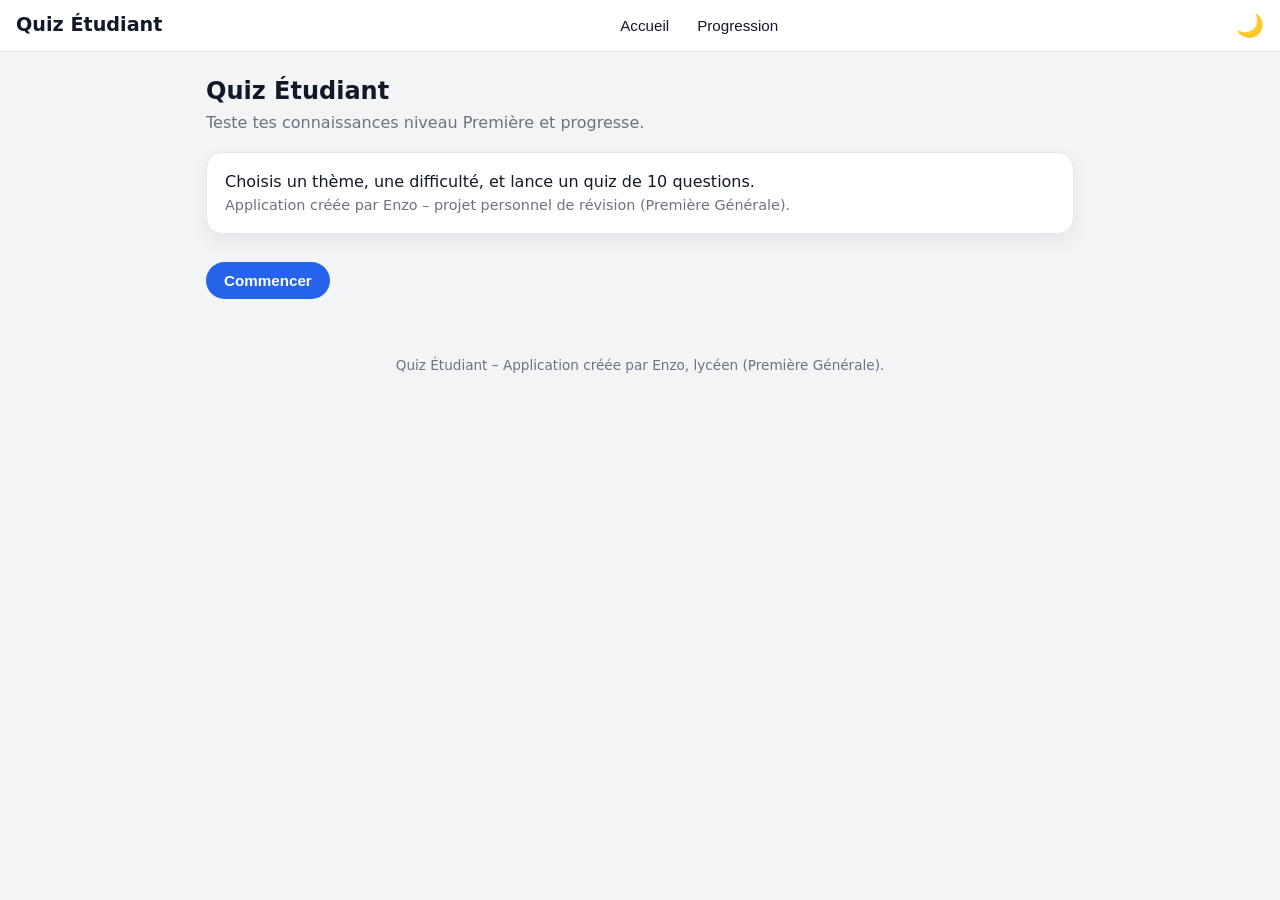
==== index.html @ ebdaffed "MàJ" ====
<!DOCTYPE html>
<html lang="fr">
<head>
  <meta charset="UTF-8">
  <meta name="viewport" content="width=device-width, initial-scale=1.0">
  <title>Quiz Étudiant – Enzo</title>
  <link rel="stylesheet" href="style.css">
</head>
<body>
  <header class="topbar">
    <div class="logo">Quiz Étudiant</div>
    <nav>
      <button class="nav-link" data-screen="home">Accueil</button>
      <button class="nav-link" data-screen="stats">Progression</button>
    </nav>
    <button id="toggleTheme" class="icon-btn">🌙</button>
  </header>

  <main class="app">

    <!-- ACCUEIL -->
    <section id="screen-home" class="screen active">
      <h1>Quiz Étudiant</h1>
      <p class="subtitle">Teste tes connaissances niveau Première et progresse.</p>

      <div class="card big-card">
        <p>Choisis un thème, une difficulté, et lance un quiz de 10 questions.</p>
        <p class="note">Application créée par Enzo – projet personnel de révision (Première Générale).</p>
      </div>

      <button id="startBtn" class="primary-btn">Commencer</button>
    </section>

    <!-- CHOIX THÈME + DIFFICULTÉ -->
    <section id="screen-setup" class="screen">
      <h2>Choisis ton thème</h2>
      <div id="themeList" class="grid"></div>

      <h2>Choisis la difficulté</h2>
      <div class="difficulty-list">
        <button class="difficulty-btn" data-diff="facile">Facile</button>
        <button class="difficulty-btn" data-diff="moyen">Moyen</button>
        <button class="difficulty-btn" data-diff="difficile">Difficile</button>
      </div>

      <button id="launchQuizBtn" class="primary-btn" disabled>Lancer le quiz</button>
      <button class="secondary-btn" data-screen="home">Retour</button>
    </section>

    <!-- QUIZ -->
    <section id="screen-quiz" class="screen">
      <div class="quiz-header">
        <h2 id="quizTheme"></h2>
        <p id="quizDifficulty"></p>
        <p id="quizProgress"></p>
      </div>

      <div class="card">
        <p id="questionText" class="question-text"></p>
        <div id="choicesContainer" class="choices"></div>
        <button id="validateBtn" class="primary-btn" disabled>Valider</button>
        <p id="feedback" class="feedback"></p>
      </div>
    </section>

    <!-- RÉSULTATS -->
    <section id="screen-result" class="screen">
      <h2>Résultat du quiz</h2>
      <div class="card big-card">
        <p id="finalScore"></p>
        <p id="finalPercent"></p>
        <p id="finalMessage"></p>
      </div>

      <button id="retryBtn" class="primary-btn">Recommencer ce thème</button>
      <button id="changeThemeBtn" class="secondary-btn">Changer de thème</button>
      <button class="secondary-btn" data-screen="home">Retour à l’accueil</button>
    </section>

    <!-- PROGRESSION -->
    <section id="screen-stats" class="screen">
      <h2>Ta progression</h2>
      <div class="grid">
        <div class="card">
          <h3>Nombre de quiz faits</h3>
          <p id="statQuizzes">0</p>
        </div>
        <div class="card">
          <h3>Meilleur score</h3>
          <p id="statBest">0 / 100</p>
        </div>
        <div class="card">
          <h3>Moyenne</h3>
          <p id="statAverage">0%</p>
        </div>
      </div>
      <button class="secondary-btn" data-screen="home">Retour</button>
    </section>

  </main>

  <footer class="footer">
    <p>Quiz Étudiant – Application créée par Enzo, lycéen (Première Générale).</p>
  </footer>

  <script src="script.js"></script>
</body>
</html>
---- style.css ----
:root {
  --bg: #f3f4f6;
  --bg-alt: #ffffff;
  --text: #111827;
  --muted: #6b7280;
  --primary: #2563eb;
  --primary-hover: #1d4ed8;
  --border: #e5e7eb;
}

body.dark {
  --bg: #020617;
  --bg-alt: #0f172a;
  --text: #e5e7eb;
  --muted: #9ca3af;
  --primary: #3b82f6;
  --primary-hover: #60a5fa;
  --border: #1f2937;
}

* {
  margin: 0;
  padding: 0;
  box-sizing: border-box;
}

body {
  font-family: system-ui, -apple-system, BlinkMacSystemFont, "Inter", sans-serif;
  background: var(--bg);
  color: var(--text);
  line-height: 1.6;
  transition: background 0.3s, color 0.3s;
}

h1, h2, h3 {
  color: var(--text);
}

/* TOPBAR */

.topbar {
  position: sticky;
  top: 0;
  z-index: 10;
  background: var(--bg-alt);
  border-bottom: 1px solid var(--border);
  padding: 10px 16px;
  display: flex;
  align-items: center;
  justify-content: space-between;
}

.logo {
  font-weight: 700;
  font-size: 1.2rem;
}

nav {
  display: flex;
  gap: 8px;
}

.nav-link {
  background: transparent;
  border: none;
  color: var(--text);
  cursor: pointer;
  padding: 6px 10px;
  border-radius: 999px;
  font-size: 0.95rem;
}

.nav-link:hover {
  background: var(--border);
}

.icon-btn {
  background: transparent;
  border: none;
  font-size: 1.4rem;
  cursor: pointer;
}

/* APP */

.app {
  max-width: 900px;
  margin: 20px auto 40px;
  padding: 0 16px;
}

.screen {
  display: none;
}

.screen.active {
  display: block;
}

.subtitle {
  color: var(--muted);
  margin-bottom: 16px;
}

.note {
  font-size: 0.9rem;
  color: var(--muted);
}

/* CARDS */

.card {
  background: var(--bg-alt);
  border-radius: 16px;
  padding: 16px 18px;
  border: 1px solid var(--border);
  box-shadow: 0 8px 20px rgba(15, 23, 42, 0.06);
}

.big-card {
  margin: 16px 0;
}

/* BUTTONS */

.primary-btn,
.secondary-btn {
  display: inline-block;
  padding: 10px 18px;
  border-radius: 999px;
  border: none;
  cursor: pointer;
  font-weight: 600;
  font-size: 0.95rem;
  text-decoration: none;
  margin-top: 12px;
}

.primary-btn {
  background: var(--primary);
  color: #fff;
}

.primary-btn:disabled {
  opacity: 0.5;
  cursor: default;
}

.primary-btn:hover:not(:disabled) {
  background: var(--primary-hover);
}

.secondary-btn {
  background: transparent;
  color: var(--primary);
  border: 1px solid var(--primary);
}

.secondary-btn:hover {
  background: var(--primary);
  color: #fff;
}

/* GRID */

.grid {
  display: grid;
  grid-template-columns: repeat(auto-fit, minmax(180px, 1fr));
  gap: 16px;
  margin: 16px 0;
}

/* THEMES */

.theme-card {
  background: var(--bg-alt);
  border-radius: 16px;
  padding: 14px 16px;
  border: 1px solid var(--border);
  cursor: pointer;
  transition: transform 0.2s ease, box-shadow 0.2s ease, border-color 0.2s ease;
}

.theme-card:hover {
  transform: translateY(-3px);
  box-shadow: 0 10px 24px rgba(15, 23, 42, 0.12);
}

.theme-card.selected {
  border-color: var(--primary);
  box-shadow: 0 0 0 2px rgba(37, 99, 235, 0.3);
}

/* DIFFICULTÉ */

.difficulty-list {
  display: flex;
  flex-wrap: wrap;
  gap: 10px;
  margin: 12px 0 4px;
}

.difficulty-btn {
  padding: 8px 14px;
  border-radius: 999px;
  border: 1px solid var(--border);
  background: var(--bg-alt);
  cursor: pointer;
  font-size: 0.9rem;
}

.difficulty-btn.selected {
  border-color: var(--primary);
  background: rgba(37, 99, 235, 0.1);
  color: var(--primary);
}

/* QUIZ */

.quiz-header {
  display: flex;
  flex-wrap: wrap;
  justify-content: space-between;
  gap: 8px;
  margin-bottom: 12px;
}

.quiz-header p {
  color: var(--muted);
  font-size: 0.9rem;
}

.question-text {
  font-weight: 600;
  margin-bottom: 12px;
}

.choices {
  display: flex;
  flex-direction: column;
  gap: 8px;
  margin-bottom: 12px;
}

.choice-btn {
  width: 100%;
  text-align: left;
  padding: 10px 12px;
  border-radius: 12px;
  border: 1px solid var(--border);
  background: var(--bg);
  cursor: pointer;
  font-size: 0.95rem;
  transition: background 0.2s ease, border-color 0.2s ease, transform 0.1s ease;
}

.choice-btn:hover {
  transform: translateY(-1px);
}

.choice-btn.selected {
  border-color: var(--primary);
  background: rgba(37, 99, 235, 0.08);
}

.feedback {
  min-height: 20px;
  font-size: 0.9rem;
  margin-top: 4px;
}

/* STATS */

#screen-stats .card p {
  font-size: 1.4rem;
  font-weight: 700;
}

/* FOOTER */

.footer {
  text-align: center;
  padding: 16px;
  font-size: 0.85rem;
  color: var(--muted);
}

/* RESPONSIVE */

@media (max-width: 700px) {
  .quiz-header {
    flex-direction: column;
    align-items: flex-start;
  }

  .app {
    padding: 0 12px;
  }
}
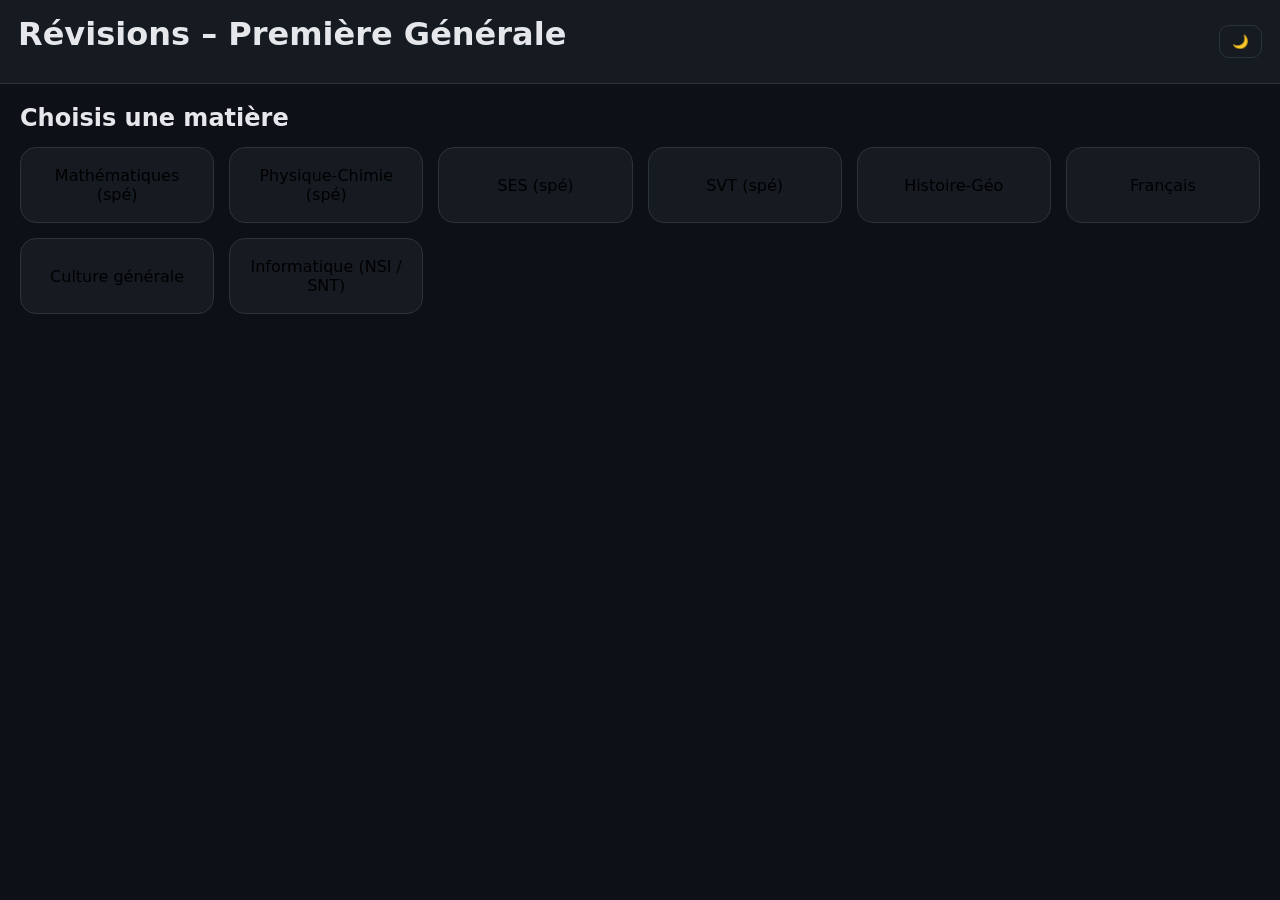
==== commit e1aa6ffa: "mise à jour" ====
--- a/index.html
+++ b/index.html
@@ -3,106 +3,31 @@
 <head>
   <meta charset="UTF-8">
   <meta name="viewport" content="width=device-width, initial-scale=1.0">
-  <title>Quiz Étudiant – Enzo</title>
+  <title>Révisions – Première Générale</title>
   <link rel="stylesheet" href="style.css">
 </head>
-<body>
-  <header class="topbar">
-    <div class="logo">Quiz Étudiant</div>
-    <nav>
-      <button class="nav-link" data-screen="home">Accueil</button>
-      <button class="nav-link" data-screen="stats">Progression</button>
-    </nav>
-    <button id="toggleTheme" class="icon-btn">🌙</button>
+<body class="dark">
+
+  <header class="app-header">
+    <h1>Révisions – Première Générale</h1>
+    <button id="themeToggle" class="icon-btn">🌙</button>
   </header>
 
-  <main class="app">
+  <main class="app-main">
+    <h2>Choisis une matière</h2>
 
-    <!-- ACCUEIL -->
-    <section id="screen-home" class="screen active">
-      <h1>Quiz Étudiant</h1>
-      <p class="subtitle">Teste tes connaissances niveau Première et progresse.</p>
-
-      <div class="card big-card">
-        <p>Choisis un thème, une difficulté, et lance un quiz de 10 questions.</p>
-        <p class="note">Application créée par Enzo – projet personnel de révision (Première Générale).</p>
-      </div>
-
-      <button id="startBtn" class="primary-btn">Commencer</button>
-    </section>
-
-    <!-- CHOIX THÈME + DIFFICULTÉ -->
-    <section id="screen-setup" class="screen">
-      <h2>Choisis ton thème</h2>
-      <div id="themeList" class="grid"></div>
-
-      <h2>Choisis la difficulté</h2>
-      <div class="difficulty-list">
-        <button class="difficulty-btn" data-diff="facile">Facile</button>
-        <button class="difficulty-btn" data-diff="moyen">Moyen</button>
-        <button class="difficulty-btn" data-diff="difficile">Difficile</button>
-      </div>
-
-      <button id="launchQuizBtn" class="primary-btn" disabled>Lancer le quiz</button>
-      <button class="secondary-btn" data-screen="home">Retour</button>
-    </section>
-
-    <!-- QUIZ -->
-    <section id="screen-quiz" class="screen">
-      <div class="quiz-header">
-        <h2 id="quizTheme"></h2>
-        <p id="quizDifficulty"></p>
-        <p id="quizProgress"></p>
-      </div>
-
-      <div class="card">
-        <p id="questionText" class="question-text"></p>
-        <div id="choicesContainer" class="choices"></div>
-        <button id="validateBtn" class="primary-btn" disabled>Valider</button>
-        <p id="feedback" class="feedback"></p>
-      </div>
-    </section>
-
-    <!-- RÉSULTATS -->
-    <section id="screen-result" class="screen">
-      <h2>Résultat du quiz</h2>
-      <div class="card big-card">
-        <p id="finalScore"></p>
-        <p id="finalPercent"></p>
-        <p id="finalMessage"></p>
-      </div>
-
-      <button id="retryBtn" class="primary-btn">Recommencer ce thème</button>
-      <button id="changeThemeBtn" class="secondary-btn">Changer de thème</button>
-      <button class="secondary-btn" data-screen="home">Retour à l’accueil</button>
-    </section>
-
-    <!-- PROGRESSION -->
-    <section id="screen-stats" class="screen">
-      <h2>Ta progression</h2>
-      <div class="grid">
-        <div class="card">
-          <h3>Nombre de quiz faits</h3>
-          <p id="statQuizzes">0</p>
-        </div>
-        <div class="card">
-          <h3>Meilleur score</h3>
-          <p id="statBest">0 / 100</p>
-        </div>
-        <div class="card">
-          <h3>Moyenne</h3>
-          <p id="statAverage">0%</p>
-        </div>
-      </div>
-      <button class="secondary-btn" data-screen="home">Retour</button>
-    </section>
-
+    <div class="grid-matieres">
+      <button class="matiere-card" data-matiere="maths">Mathématiques (spé)</button>
+      <button class="matiere-card" data-matiere="physique">Physique‑Chimie (spé)</button>
+      <button class="matiere-card" data-matiere="ses">SES (spé)</button>
+      <button class="matiere-card" data-matiere="svt">SVT (spé)</button>
+      <button class="matiere-card" data-matiere="histoiregeo">Histoire‑Géo</button>
+      <button class="matiere-card" data-matiere="francais">Français</button>
+      <button class="matiere-card" data-matiere="culture">Culture générale</button>
+      <button class="matiere-card" data-matiere="info">Informatique (NSI / SNT)</button>
+    </div>
   </main>
-
-  <footer class="footer">
-    <p>Quiz Étudiant – Application créée par Enzo, lycéen (Première Générale).</p>
-  </footer>
 
   <script src="script.js"></script>
 </body>
-</html>+</html>
--- a/style.css
+++ b/style.css
@@ -1,299 +1,236 @@
+/* ============================= */
+/* 🎨 SYSTÈME DE COULEURS */
+/* ============================= */
+
 :root {
-  --bg: #f3f4f6;
-  --bg-alt: #ffffff;
-  --text: #111827;
-  --muted: #6b7280;
-  --primary: #2563eb;
-  --primary-hover: #1d4ed8;
-  --border: #e5e7eb;
-}
-
+  --bg-light: #f5f7fa;
+  --bg-dark: #0d1117;
+
+  --text-light: #1f2937;
+  --text-dark: #e5e7eb;
+
+  --card-light: #ffffff;
+  --card-dark: #161b22;
+
+  --border-light: #e5e7eb;
+  --border-dark: #2d333b;
+
+  --accent: #4f46e5;
+  --accent-hover: #4338ca;
+}
+
+/* Mode clair */
+body.light {
+  --bg: var(--bg-light);
+  --text: var(--text-light);
+  --card: var(--card-light);
+  --border: var(--border-light);
+}
+
+/* Mode sombre */
 body.dark {
-  --bg: #020617;
-  --bg-alt: #0f172a;
-  --text: #e5e7eb;
-  --muted: #9ca3af;
-  --primary: #3b82f6;
-  --primary-hover: #60a5fa;
-  --border: #1f2937;
-}
-
-* {
+  --bg: var(--bg-dark);
+  --text: var(--text-dark);
+  --card: var(--card-dark);
+  --border: var(--border-dark);
+}
+
+/* ============================= */
+/* 🌍 BASE */
+/* ============================= */
+
+body {
+  background: var(--bg);
+  color: var(--text);
+  font-family: "Inter", system-ui, sans-serif;
   margin: 0;
   padding: 0;
-  box-sizing: border-box;
-}
-
-body {
-  font-family: system-ui, -apple-system, BlinkMacSystemFont, "Inter", sans-serif;
-  background: var(--bg);
-  color: var(--text);
-  line-height: 1.6;
   transition: background 0.3s, color 0.3s;
 }
 
 h1, h2, h3 {
-  color: var(--text);
-}
-
-/* TOPBAR */
-
-.topbar {
+  margin: 0 0 15px;
+  color: var(--text);
+}
+
+button {
+  font-family: inherit;
+}
+
+/* ============================= */
+/* 🔝 HEADER */
+/* ============================= */
+
+.app-header {
+  display: flex;
+  justify-content: space-between;
+  align-items: center;
+  padding: 15px 18px;
+  background: var(--card);
+  border-bottom: 1px solid var(--border);
   position: sticky;
   top: 0;
-  z-index: 10;
-  background: var(--bg-alt);
-  border-bottom: 1px solid var(--border);
-  padding: 10px 16px;
+  z-index: 20;
+}
+
+.icon-btn, .back-btn {
+  background: transparent;
+  border: 1px solid var(--border);
+  color: var(--text);
+  padding: 8px 12px;
+  border-radius: 10px;
+  cursor: pointer;
+  transition: 0.2s;
+}
+
+.icon-btn:hover, .back-btn:hover {
+  border-color: var(--accent);
+  color: var(--accent);
+}
+
+/* ============================= */
+/* 📱 PAGE PRINCIPALE */
+/* ============================= */
+
+.app-main {
+  padding: 20px;
+}
+
+.grid-matieres,
+.grid-chapitres {
+  display: grid;
+  gap: 15px;
+  grid-template-columns: repeat(auto-fit, minmax(180px, 1fr));
+}
+
+/* ============================= */
+/* 📘 CARTES MATIÈRES / CHAPITRES */
+/* ============================= */
+
+.matiere-card,
+.chap-card {
+  background: var(--card);
+  border: 1px solid var(--border);
+  padding: 18px;
+  border-radius: 16px;
+  cursor: pointer;
+  font-size: 1rem;
+  text-align: center;
+  transition: 0.25s;
+}
+
+.matiere-card:hover,
+.chap-card:hover {
+  transform: translateY(-4px);
+  border-color: var(--accent);
+  color: var(--accent);
+}
+
+/* ============================= */
+/* 🧠 QUIZ */
+/* ============================= */
+
+.quiz-info {
   display: flex;
-  align-items: center;
   justify-content: space-between;
-}
-
-.logo {
-  font-weight: 700;
-  font-size: 1.2rem;
-}
-
-nav {
-  display: flex;
-  gap: 8px;
-}
-
-.nav-link {
-  background: transparent;
+  margin-bottom: 15px;
+  opacity: 0.8;
+}
+
+/* ============================= */
+/* 🔄 FLIP CARD */
+/* ============================= */
+
+.flip-card {
+  width: 100%;
+  max-width: 500px;
+  margin: 20px auto;
+  perspective: 1200px;
+}
+
+.flip-card-inner {
+  width: 100%;
+  position: relative;
+  transition: transform 0.8s ease;
+  transform-style: preserve-3d;
+}
+
+.flip-card-front,
+.flip-card-back {
+  background: var(--card);
+  border: 1px solid var(--border);
+  border-radius: 18px;
+  padding: 25px;
+  min-height: 260px;
+  backface-visibility: hidden;
+  position: absolute;
+  width: 100%;
+  top: 0;
+  left: 0;
+}
+
+.flip-card-back {
+  transform: rotateY(180deg);
+}
+
+.flip-card.flipped .flip-card-inner {
+  transform: rotateY(180deg);
+}
+
+/* ============================= */
+/* 📝 CHOIX DE RÉPONSES */
+/* ============================= */
+
+.choice-btn {
+  width: 100%;
+  padding: 12px;
+  margin: 10px 0;
+  border-radius: 12px;
+  border: 1px solid var(--border);
+  background: var(--card);
+  color: var(--text);
+  cursor: pointer;
+  transition: 0.2s;
+}
+
+.choice-btn:hover {
+  border-color: var(--accent);
+  color: var(--accent);
+}
+
+/* ============================= */
+/* 🎯 BOUTONS */
+/* ============================= */
+
+.primary-btn {
+  background: var(--accent);
+  color: white;
   border: none;
-  color: var(--text);
-  cursor: pointer;
-  padding: 6px 10px;
-  border-radius: 999px;
-  font-size: 0.95rem;
-}
-
-.nav-link:hover {
-  background: var(--border);
-}
-
-.icon-btn {
-  background: transparent;
-  border: none;
-  font-size: 1.4rem;
-  cursor: pointer;
-}
-
-/* APP */
-
-.app {
-  max-width: 900px;
-  margin: 20px auto 40px;
-  padding: 0 16px;
-}
-
-.screen {
-  display: none;
-}
-
-.screen.active {
-  display: block;
-}
-
-.subtitle {
-  color: var(--muted);
-  margin-bottom: 16px;
-}
-
-.note {
-  font-size: 0.9rem;
-  color: var(--muted);
-}
-
-/* CARDS */
-
-.card {
-  background: var(--bg-alt);
-  border-radius: 16px;
-  padding: 16px 18px;
-  border: 1px solid var(--border);
-  box-shadow: 0 8px 20px rgba(15, 23, 42, 0.06);
-}
-
-.big-card {
-  margin: 16px 0;
-}
-
-/* BUTTONS */
-
-.primary-btn,
-.secondary-btn {
-  display: inline-block;
-  padding: 10px 18px;
-  border-radius: 999px;
-  border: none;
-  cursor: pointer;
-  font-weight: 600;
-  font-size: 0.95rem;
-  text-decoration: none;
-  margin-top: 12px;
-}
-
-.primary-btn {
-  background: var(--primary);
-  color: #fff;
-}
-
-.primary-btn:disabled {
-  opacity: 0.5;
-  cursor: default;
-}
-
-.primary-btn:hover:not(:disabled) {
-  background: var(--primary-hover);
-}
-
-.secondary-btn {
-  background: transparent;
-  color: var(--primary);
-  border: 1px solid var(--primary);
-}
-
-.secondary-btn:hover {
-  background: var(--primary);
-  color: #fff;
-}
-
-/* GRID */
-
-.grid {
-  display: grid;
-  grid-template-columns: repeat(auto-fit, minmax(180px, 1fr));
-  gap: 16px;
-  margin: 16px 0;
-}
-
-/* THEMES */
-
-.theme-card {
-  background: var(--bg-alt);
-  border-radius: 16px;
-  padding: 14px 16px;
-  border: 1px solid var(--border);
-  cursor: pointer;
-  transition: transform 0.2s ease, box-shadow 0.2s ease, border-color 0.2s ease;
-}
-
-.theme-card:hover {
-  transform: translateY(-3px);
-  box-shadow: 0 10px 24px rgba(15, 23, 42, 0.12);
-}
-
-.theme-card.selected {
-  border-color: var(--primary);
-  box-shadow: 0 0 0 2px rgba(37, 99, 235, 0.3);
-}
-
-/* DIFFICULTÉ */
-
-.difficulty-list {
-  display: flex;
-  flex-wrap: wrap;
-  gap: 10px;
-  margin: 12px 0 4px;
-}
-
-.difficulty-btn {
-  padding: 8px 14px;
-  border-radius: 999px;
-  border: 1px solid var(--border);
-  background: var(--bg-alt);
-  cursor: pointer;
-  font-size: 0.9rem;
-}
-
-.difficulty-btn.selected {
-  border-color: var(--primary);
-  background: rgba(37, 99, 235, 0.1);
-  color: var(--primary);
-}
-
-/* QUIZ */
-
-.quiz-header {
-  display: flex;
-  flex-wrap: wrap;
-  justify-content: space-between;
-  gap: 8px;
-  margin-bottom: 12px;
-}
-
-.quiz-header p {
-  color: var(--muted);
-  font-size: 0.9rem;
-}
-
-.question-text {
-  font-weight: 600;
-  margin-bottom: 12px;
-}
-
-.choices {
-  display: flex;
-  flex-direction: column;
-  gap: 8px;
-  margin-bottom: 12px;
-}
-
-.choice-btn {
-  width: 100%;
-  text-align: left;
-  padding: 10px 12px;
+  padding: 12px 18px;
   border-radius: 12px;
-  border: 1px solid var(--border);
-  background: var(--bg);
-  cursor: pointer;
-  font-size: 0.95rem;
-  transition: background 0.2s ease, border-color 0.2s ease, transform 0.1s ease;
-}
-
-.choice-btn:hover {
-  transform: translateY(-1px);
-}
-
-.choice-btn.selected {
-  border-color: var(--primary);
-  background: rgba(37, 99, 235, 0.08);
-}
-
-.feedback {
-  min-height: 20px;
-  font-size: 0.9rem;
-  margin-top: 4px;
-}
-
-/* STATS */
-
-#screen-stats .card p {
-  font-size: 1.4rem;
-  font-weight: 700;
-}
-
-/* FOOTER */
-
-.footer {
-  text-align: center;
-  padding: 16px;
-  font-size: 0.85rem;
-  color: var(--muted);
-}
-
-/* RESPONSIVE */
-
-@media (max-width: 700px) {
-  .quiz-header {
-    flex-direction: column;
-    align-items: flex-start;
+  cursor: pointer;
+  margin-top: 15px;
+  width: 100%;
+  transition: 0.2s;
+}
+
+.primary-btn:hover {
+  background: var(--accent-hover);
+}
+
+/* ============================= */
+/* ✨ ANIMATIONS */
+/* ============================= */
+
+.fade-in {
+  opacity: 0;
+  transform: translateY(10px);
+  animation: fadeIn 0.4s forwards;
+}
+
+@keyframes fadeIn {
+  to {
+    opacity: 1;
+    transform: translateY(0);
   }
-
-  .app {
-    padding: 0 12px;
-  }
-}
+}
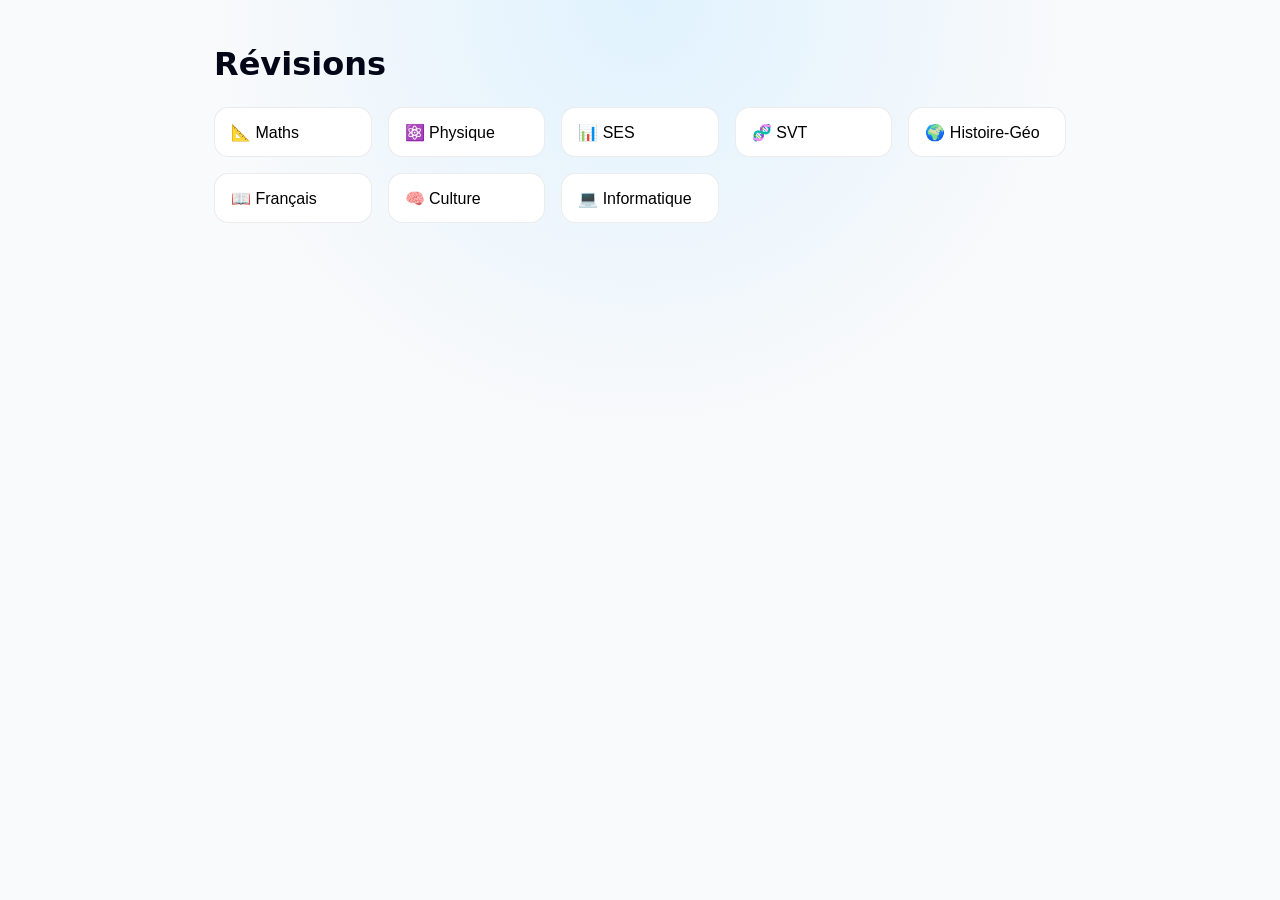
==== commit be274ebb: "mise à jour" ====
--- a/index.html
+++ b/index.html
@@ -1,30 +1,23 @@
 <!DOCTYPE html>
 <html lang="fr">
 <head>
-  <meta charset="UTF-8">
-  <meta name="viewport" content="width=device-width, initial-scale=1.0">
-  <title>Révisions – Première Générale</title>
-  <link rel="stylesheet" href="style.css">
+  <meta charset="UTF-8" />
+  <title>Révisions — Accueil</title>
+  <link rel="stylesheet" href="style.css" />
 </head>
-<body class="dark">
+<body class="light">
+  <main class="container fade-in">
+    <h1>Révisions</h1>
 
-  <header class="app-header">
-    <h1>Révisions – Première Générale</h1>
-    <button id="themeToggle" class="icon-btn">🌙</button>
-  </header>
-
-  <main class="app-main">
-    <h2>Choisis une matière</h2>
-
-    <div class="grid-matieres">
-      <button class="matiere-card" data-matiere="maths">Mathématiques (spé)</button>
-      <button class="matiere-card" data-matiere="physique">Physique‑Chimie (spé)</button>
-      <button class="matiere-card" data-matiere="ses">SES (spé)</button>
-      <button class="matiere-card" data-matiere="svt">SVT (spé)</button>
-      <button class="matiere-card" data-matiere="histoiregeo">Histoire‑Géo</button>
-      <button class="matiere-card" data-matiere="francais">Français</button>
-      <button class="matiere-card" data-matiere="culture">Culture générale</button>
-      <button class="matiere-card" data-matiere="info">Informatique (NSI / SNT)</button>
+    <div class="matiere-grid">
+      <button class="matiere-card" data-matiere="maths">📐 Maths</button>
+      <button class="matiere-card" data-matiere="physique">⚛️ Physique</button>
+      <button class="matiere-card" data-matiere="ses">📊 SES</button>
+      <button class="matiere-card" data-matiere="svt">🧬 SVT</button>
+      <button class="matiere-card" data-matiere="histoiregeo">🌍 Histoire-Géo</button>
+      <button class="matiere-card" data-matiere="francais">📖 Français</button>
+      <button class="matiere-card" data-matiere="culture">🧠 Culture</button>
+      <button class="matiere-card" data-matiere="info">💻 Informatique</button>
     </div>
   </main>
 
--- a/style.css
+++ b/style.css
@@ -1,236 +1,343 @@
-/* ============================= */
-/* 🎨 SYSTÈME DE COULEURS */
-/* ============================= */
-
 :root {
-  --bg-light: #f5f7fa;
-  --bg-dark: #0d1117;
-
-  --text-light: #1f2937;
-  --text-dark: #e5e7eb;
-
-  --card-light: #ffffff;
-  --card-dark: #161b22;
-
-  --border-light: #e5e7eb;
-  --border-dark: #2d333b;
-
-  --accent: #4f46e5;
-  --accent-hover: #4338ca;
-}
-
-/* Mode clair */
+  --bg: #f9fafb;
+  --fg: #020617;
+  --card: #ffffff;
+  --accent: #3b82f6;
+  --accent-soft: rgba(59, 130, 246, 0.12);
+  --border: rgba(15, 23, 42, 0.08);
+}
+
+/* Thèmes matières */
+body.matiere-maths { --accent: #3b82f6; }
+body.matiere-physique { --accent: #8b5cf6; }
+body.matiere-ses { --accent: #22c55e; }
+body.matiere-svt { --accent: #14b8a6; }
+body.matiere-histoire { --accent: #ef4444; }
+body.matiere-francais { --accent: #ec4899; }
+body.matiere-culture { --accent: #eab308; }
+body.matiere-info { --accent: #06b6d4; }
+
+/* Dark / light */
 body.light {
-  --bg: var(--bg-light);
-  --text: var(--text-light);
-  --card: var(--card-light);
-  --border: var(--border-light);
-}
-
-/* Mode sombre */
+  --bg: #f9fafb;
+  --fg: #020617;
+  --card: #ffffff;
+  --border: rgba(15, 23, 42, 0.08);
+}
 body.dark {
-  --bg: var(--bg-dark);
-  --text: var(--text-dark);
-  --card: var(--card-dark);
-  --border: var(--border-dark);
-}
-
-/* ============================= */
-/* 🌍 BASE */
-/* ============================= */
+  --bg: #020617;
+  --fg: #e5e7eb;
+  --card: #020617;
+  --border: rgba(148, 163, 184, 0.3);
+}
+
+/* Transition page */
+body.page-transition {
+  opacity: 0;
+  transform: translateX(10px);
+  transition: opacity 0.25s ease, transform 0.25s ease;
+}
+body.page-loaded {
+  opacity: 1;
+  transform: translateX(0);
+}
+
+*,
+*::before,
+*::after {
+  box-sizing: border-box;
+}
 
 body {
-  background: var(--bg);
-  color: var(--text);
-  font-family: "Inter", system-ui, sans-serif;
   margin: 0;
-  padding: 0;
-  transition: background 0.3s, color 0.3s;
-}
-
-h1, h2, h3 {
-  margin: 0 0 15px;
-  color: var(--text);
-}
-
-button {
-  font-family: inherit;
-}
-
-/* ============================= */
-/* 🔝 HEADER */
-/* ============================= */
-
-.app-header {
-  display: flex;
-  justify-content: space-between;
-  align-items: center;
-  padding: 15px 18px;
-  background: var(--card);
-  border-bottom: 1px solid var(--border);
-  position: sticky;
-  top: 0;
-  z-index: 20;
-}
-
-.icon-btn, .back-btn {
-  background: transparent;
-  border: 1px solid var(--border);
-  color: var(--text);
-  padding: 8px 12px;
-  border-radius: 10px;
-  cursor: pointer;
-  transition: 0.2s;
-}
-
-.icon-btn:hover, .back-btn:hover {
-  border-color: var(--accent);
-  color: var(--accent);
-}
-
-/* ============================= */
-/* 📱 PAGE PRINCIPALE */
-/* ============================= */
-
-.app-main {
-  padding: 20px;
-}
-
-.grid-matieres,
-.grid-chapitres {
+  font-family: system-ui, -apple-system, BlinkMacSystemFont, "SF Pro Text",
+    "Segoe UI", sans-serif;
+  background: radial-gradient(circle at top, #e0f2fe 0, var(--bg) 40%);
+  color: var(--fg);
+  min-height: 100vh;
+}
+
+main.container {
+  max-width: 900px;
+  margin: 0 auto;
+  padding: 1.5rem;
+}
+
+/* Titres */
+h1 {
+  font-size: 2rem;
+  margin-bottom: 1.5rem;
+}
+h2 {
+  margin-top: 1rem;
+}
+
+/* Grilles */
+.matiere-grid,
+.chap-grid {
   display: grid;
-  gap: 15px;
-  grid-template-columns: repeat(auto-fit, minmax(180px, 1fr));
-}
-
-/* ============================= */
-/* 📘 CARTES MATIÈRES / CHAPITRES */
-/* ============================= */
-
+  gap: 1rem;
+}
+.matiere-grid {
+  grid-template-columns: repeat(auto-fit, minmax(140px, 1fr));
+}
+.chap-grid {
+  grid-template-columns: 1fr;
+}
+
+/* Cartes matières / chapitres */
 .matiere-card,
 .chap-card {
-  background: var(--card);
-  border: 1px solid var(--border);
-  padding: 18px;
-  border-radius: 16px;
+  border: 1px solid var(--border);
+  background: var(--card);
+  border-radius: 0.9rem;
+  padding: 0.9rem 1rem;
+  text-align: left;
   cursor: pointer;
   font-size: 1rem;
-  text-align: center;
-  transition: 0.25s;
-}
-
+  display: flex;
+  align-items: center;
+  gap: 0.6rem;
+  transition: transform 0.12s ease, box-shadow 0.12s ease,
+    border-color 0.12s ease, background 0.12s ease;
+}
 .matiere-card:hover,
 .chap-card:hover {
-  transform: translateY(-4px);
+  transform: translateY(-2px);
+  box-shadow: 0 14px 30px rgba(15, 23, 42, 0.12);
   border-color: var(--accent);
+  background: color-mix(in srgb, var(--accent) 6%, var(--card));
+}
+
+/* Bouton retour */
+.back-btn {
+  border: none;
+  background: transparent;
   color: var(--accent);
-}
-
-/* ============================= */
-/* 🧠 QUIZ */
-/* ============================= */
-
-.quiz-info {
+  font-weight: 600;
+  cursor: pointer;
+  margin-bottom: 0.5rem;
+}
+
+/* Quiz header */
+.quiz-header {
+  display: grid;
+  gap: 0.4rem;
+  margin-bottom: 1rem;
+}
+.matiere-badge {
+  display: inline-flex;
+  align-items: center;
+  gap: 0.4rem;
+  padding: 0.3rem 0.7rem;
+  border-radius: 999px;
+  background: color-mix(in srgb, var(--accent) 18%, transparent);
+  color: var(--accent);
+  font-weight: 600;
+  font-size: 0.9rem;
+}
+.progress-wrapper {
+  width: 100%;
+  height: 6px;
+  background: rgba(148, 163, 184, 0.25);
+  border-radius: 999px;
+  overflow: hidden;
+}
+.progress-bar {
+  width: 0%;
+  height: 100%;
+  background: var(--accent);
+  transition: width 0.25s ease;
+}
+.level-info,
+.score-info,
+.combo-info {
+  font-size: 0.9rem;
+}
+.combo-info {
+  color: #f97316;
+  font-weight: 600;
+}
+
+/* Modes */
+.mode-selector {
   display: flex;
-  justify-content: space-between;
-  margin-bottom: 15px;
-  opacity: 0.8;
-}
-
-/* ============================= */
-/* 🔄 FLIP CARD */
-/* ============================= */
-
+  flex-wrap: wrap;
+  gap: 0.4rem;
+  margin-bottom: 0.8rem;
+}
+.mode-btn {
+  border-radius: 999px;
+  border: 1px solid var(--border);
+  background: var(--card);
+  padding: 0.25rem 0.7rem;
+  font-size: 0.85rem;
+  cursor: pointer;
+}
+.mode-btn.active {
+  border-color: var(--accent);
+  background: var(--accent-soft);
+  color: var(--accent);
+}
+
+/* Timer */
+.timer {
+  font-size: 0.9rem;
+  font-weight: 600;
+  margin-bottom: 0.5rem;
+}
+.timer.hidden {
+  display: none;
+}
+
+/* Flip card */
 .flip-card {
+  perspective: 1200px;
+}
+.flip-card-inner {
+  position: relative;
   width: 100%;
-  max-width: 500px;
-  margin: 20px auto;
-  perspective: 1200px;
-}
-
-.flip-card-inner {
-  width: 100%;
-  position: relative;
-  transition: transform 0.8s ease;
+  min-height: 260px;
   transform-style: preserve-3d;
-}
-
+  transition: transform 0.5s cubic-bezier(0.22, 0.61, 0.36, 1);
+}
+.flip-card.flipped .flip-card-inner {
+  transform: rotateY(180deg);
+}
 .flip-card-front,
 .flip-card-back {
-  background: var(--card);
-  border: 1px solid var(--border);
-  border-radius: 18px;
-  padding: 25px;
-  min-height: 260px;
+  position: absolute;
+  inset: 0;
   backface-visibility: hidden;
-  position: absolute;
-  width: 100%;
-  top: 0;
-  left: 0;
-}
-
+  border-radius: 1rem;
+  border: 1px solid var(--border);
+  background: var(--card);
+  padding: 1rem;
+  display: flex;
+  flex-direction: column;
+  gap: 0.8rem;
+}
 .flip-card-back {
   transform: rotateY(180deg);
 }
 
-.flip-card.flipped .flip-card-inner {
-  transform: rotateY(180deg);
-}
-
-/* ============================= */
-/* 📝 CHOIX DE RÉPONSES */
-/* ============================= */
-
+/* Question / choix */
+#questionText {
+  font-size: 1.05rem;
+  font-weight: 600;
+}
+#choicesContainer {
+  display: flex;
+  flex-direction: column;
+  gap: 0.5rem;
+}
 .choice-btn {
-  width: 100%;
-  padding: 12px;
-  margin: 10px 0;
-  border-radius: 12px;
-  border: 1px solid var(--border);
-  background: var(--card);
-  color: var(--text);
-  cursor: pointer;
-  transition: 0.2s;
-}
-
+  border-radius: 0.7rem;
+  border: 1px solid var(--border);
+  background: var(--card);
+  padding: 0.5rem 0.7rem;
+  text-align: left;
+  cursor: pointer;
+  font-size: 0.95rem;
+  transition: transform 0.1s ease, box-shadow 0.1s ease, border-color 0.1s ease,
+    background 0.1s ease;
+}
 .choice-btn:hover {
+  transform: translateY(-1px);
+  box-shadow: 0 10px 20px rgba(15, 23, 42, 0.12);
   border-color: var(--accent);
-  color: var(--accent);
-}
-
-/* ============================= */
-/* 🎯 BOUTONS */
-/* ============================= */
-
-.primary-btn {
+}
+.choice-btn.selected {
+  border-color: var(--accent);
+  background: var(--accent-soft);
+}
+.validate-btn {
+  align-self: flex-start;
+  margin-top: 0.4rem;
+}
+
+/* Correction */
+#correctionText {
+  font-size: 0.95rem;
+}
+
+/* Next button */
+.next-btn {
+  align-self: flex-end;
+  margin-top: auto;
+  border-radius: 999px;
+  border: none;
   background: var(--accent);
   color: white;
+  padding: 0.45rem 1.1rem;
+  cursor: pointer;
+  font-weight: 600;
+}
+
+/* Editor */
+.editor-container {
+  max-width: 700px;
+  margin: 0 auto;
+  padding: 1.5rem;
+}
+.editor-container label {
+  display: block;
+  margin-top: 0.7rem;
+  margin-bottom: 0.2rem;
+  font-size: 0.9rem;
+}
+.editor-container input,
+.editor-container textarea,
+.editor-container select {
+  width: 100%;
+  border-radius: 0.6rem;
+  border: 1px solid var(--border);
+  padding: 0.4rem 0.6rem;
+  font-size: 0.9rem;
+  background: var(--card);
+  color: var(--fg);
+}
+.editor-container button {
+  margin-top: 1rem;
+  border-radius: 999px;
   border: none;
-  padding: 12px 18px;
-  border-radius: 12px;
-  cursor: pointer;
-  margin-top: 15px;
-  width: 100%;
-  transition: 0.2s;
-}
-
-.primary-btn:hover {
-  background: var(--accent-hover);
-}
-
-/* ============================= */
-/* ✨ ANIMATIONS */
-/* ============================= */
-
+  background: var(--accent);
+  color: white;
+  padding: 0.5rem 1.2rem;
+  cursor: pointer;
+  font-weight: 600;
+}
+.editor-container pre {
+  background: #020617;
+  color: #e5e7eb;
+  padding: 0.8rem;
+  border-radius: 0.7rem;
+  font-size: 0.8rem;
+  overflow-x: auto;
+}
+
+/* Animations */
 .fade-in {
-  opacity: 0;
-  transform: translateY(10px);
-  animation: fadeIn 0.4s forwards;
-}
-
+  animation: fadeIn 0.25s ease-out;
+}
 @keyframes fadeIn {
+  from {
+    opacity: 0;
+    transform: translateY(4px);
+  }
   to {
     opacity: 1;
     transform: translateY(0);
   }
 }
+
+/* Responsive */
+@media (max-width: 600px) {
+  main.container {
+    padding: 1rem;
+  }
+  .flip-card-front,
+  .flip-card-back {
+    padding: 0.8rem;
+  }
+}
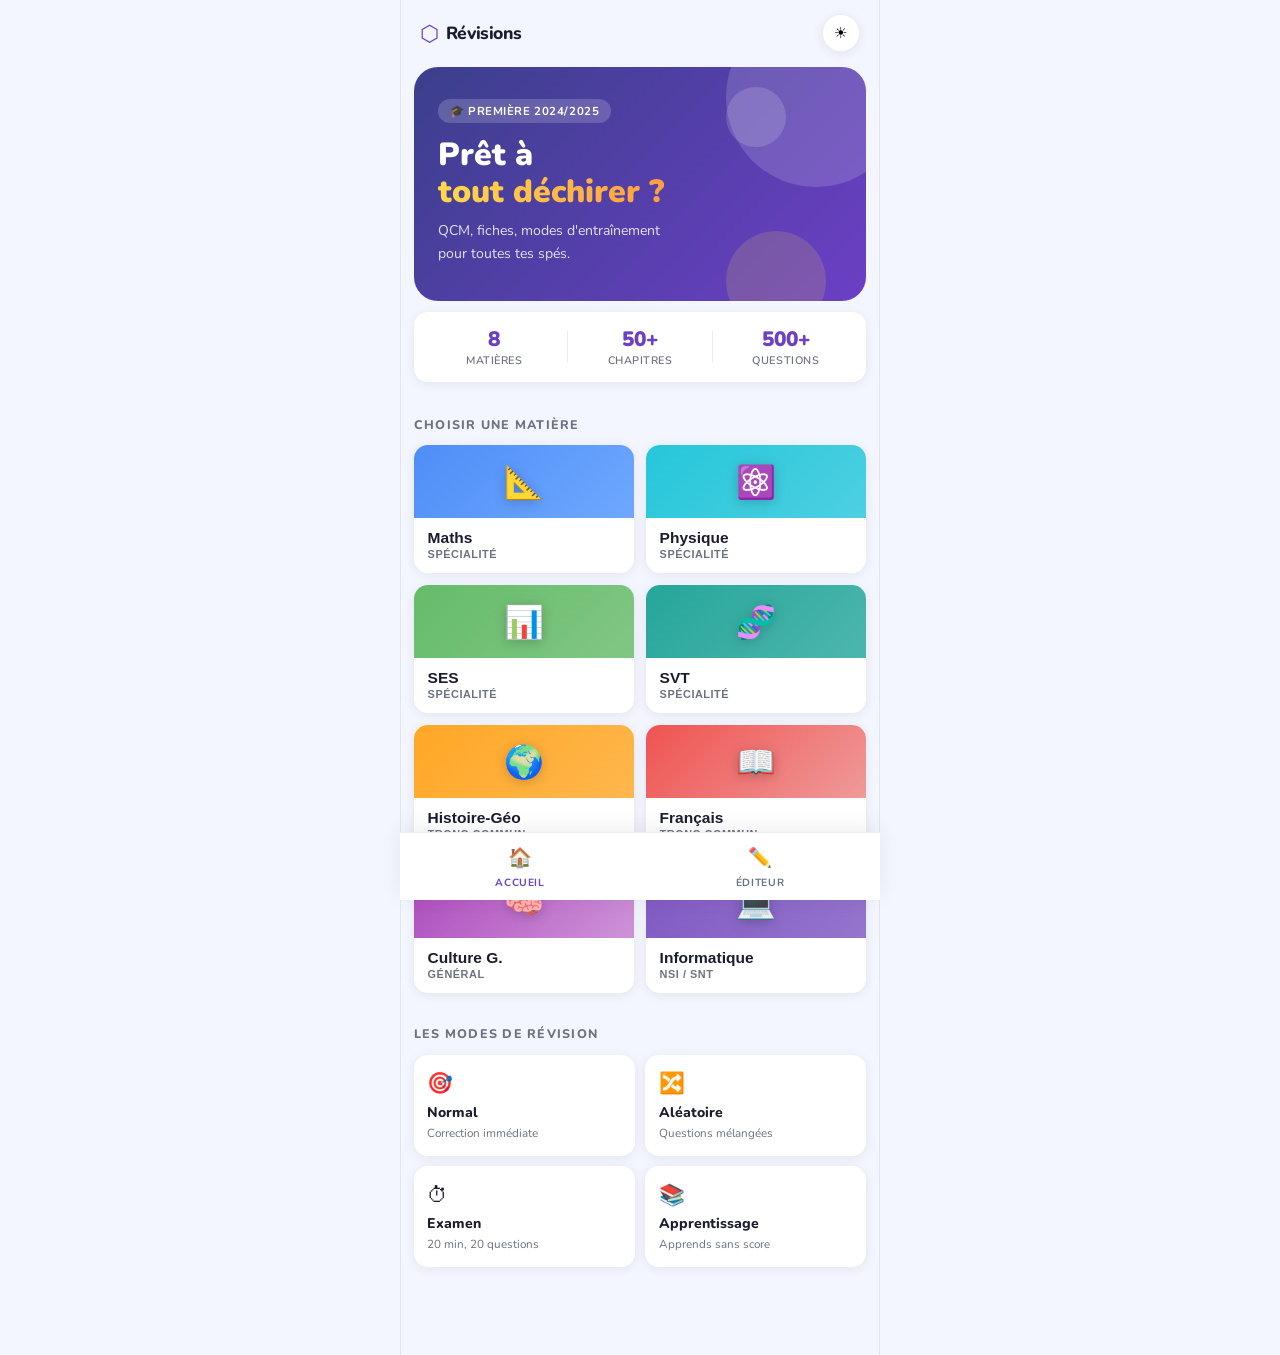
==== commit 86ab0f5a: "Mise à jour" ====
--- a/index.html
+++ b/index.html
@@ -2,24 +2,178 @@
 <html lang="fr">
 <head>
   <meta charset="UTF-8" />
-  <title>Révisions — Accueil</title>
+  <meta name="viewport" content="width=device-width, initial-scale=1.0" />
+  <title>Révisions BAC</title>
+  <link rel="preconnect" href="https://fonts.googleapis.com">
+  <link href="https://fonts.googleapis.com/css2?family=Nunito:wght@400;600;700;800;900&display=swap" rel="stylesheet">
   <link rel="stylesheet" href="style.css" />
 </head>
-<body class="light">
-  <main class="container fade-in">
-    <h1>Révisions</h1>
+<body>
 
-    <div class="matiere-grid">
-      <button class="matiere-card" data-matiere="maths">📐 Maths</button>
-      <button class="matiere-card" data-matiere="physique">⚛️ Physique</button>
-      <button class="matiere-card" data-matiere="ses">📊 SES</button>
-      <button class="matiere-card" data-matiere="svt">🧬 SVT</button>
-      <button class="matiere-card" data-matiere="histoiregeo">🌍 Histoire-Géo</button>
-      <button class="matiere-card" data-matiere="francais">📖 Français</button>
-      <button class="matiere-card" data-matiere="culture">🧠 Culture</button>
-      <button class="matiere-card" data-matiere="info">💻 Informatique</button>
+  <div class="app-shell">
+
+    <!-- TOP BAR -->
+    <header class="topbar">
+      <div class="topbar-left">
+        <span class="app-logo">⬡</span>
+        <span class="app-name">Révisions</span>
+      </div>
+      <button class="theme-btn" id="themeToggle" title="Thème">
+        <span class="t-sun">☀</span>
+        <span class="t-moon">☽</span>
+      </button>
+    </header>
+
+    <!-- HERO BANNER -->
+    <section class="hero-banner">
+      <div class="hero-inner">
+        <p class="hero-pill">🎓 Première 2024/2025</p>
+        <h1 class="hero-h1">Prêt à<br><span class="hero-accent">tout déchirer ?</span></h1>
+        <p class="hero-desc">QCM, fiches, modes d'entraînement<br>pour toutes tes spés.</p>
+      </div>
+      <div class="hero-deco">
+        <div class="deco-circle c1"></div>
+        <div class="deco-circle c2"></div>
+        <div class="deco-circle c3"></div>
+      </div>
+    </section>
+
+    <!-- STATS STRIP -->
+    <div class="stats-strip">
+      <div class="stat-item"><strong>8</strong><span>matières</span></div>
+      <div class="stat-div"></div>
+      <div class="stat-item"><strong>50+</strong><span>chapitres</span></div>
+      <div class="stat-div"></div>
+      <div class="stat-item"><strong>500+</strong><span>questions</span></div>
     </div>
-  </main>
+
+    <!-- MATIERES -->
+    <main class="main-content">
+      <h2 class="section-label">Choisir une matière</h2>
+
+      <div class="matiere-grid">
+
+        <button class="m-card" data-matiere="maths" data-color="#4F8EF7">
+          <div class="m-card-top" style="background: linear-gradient(135deg,#4F8EF7,#6EA8FF)">
+            <span class="m-icon">📐</span>
+          </div>
+          <div class="m-card-body">
+            <span class="m-title">Maths</span>
+            <span class="m-sub">Spécialité</span>
+          </div>
+        </button>
+
+        <button class="m-card" data-matiere="physique" data-color="#26C6DA">
+          <div class="m-card-top" style="background: linear-gradient(135deg,#26C6DA,#4DD0E1)">
+            <span class="m-icon">⚛️</span>
+          </div>
+          <div class="m-card-body">
+            <span class="m-title">Physique</span>
+            <span class="m-sub">Spécialité</span>
+          </div>
+        </button>
+
+        <button class="m-card" data-matiere="ses" data-color="#66BB6A">
+          <div class="m-card-top" style="background: linear-gradient(135deg,#66BB6A,#81C784)">
+            <span class="m-icon">📊</span>
+          </div>
+          <div class="m-card-body">
+            <span class="m-title">SES</span>
+            <span class="m-sub">Spécialité</span>
+          </div>
+        </button>
+
+        <button class="m-card" data-matiere="svt" data-color="#26A69A">
+          <div class="m-card-top" style="background: linear-gradient(135deg,#26A69A,#4DB6AC)">
+            <span class="m-icon">🧬</span>
+          </div>
+          <div class="m-card-body">
+            <span class="m-title">SVT</span>
+            <span class="m-sub">Spécialité</span>
+          </div>
+        </button>
+
+        <button class="m-card" data-matiere="histoiregeo" data-color="#FFA726">
+          <div class="m-card-top" style="background: linear-gradient(135deg,#FFA726,#FFB74D)">
+            <span class="m-icon">🌍</span>
+          </div>
+          <div class="m-card-body">
+            <span class="m-title">Histoire-Géo</span>
+            <span class="m-sub">Tronc commun</span>
+          </div>
+        </button>
+
+        <button class="m-card" data-matiere="francais" data-color="#EF5350">
+          <div class="m-card-top" style="background: linear-gradient(135deg,#EF5350,#EF9A9A)">
+            <span class="m-icon">📖</span>
+          </div>
+          <div class="m-card-body">
+            <span class="m-title">Français</span>
+            <span class="m-sub">Tronc commun</span>
+          </div>
+        </button>
+
+        <button class="m-card" data-matiere="culture" data-color="#AB47BC">
+          <div class="m-card-top" style="background: linear-gradient(135deg,#AB47BC,#CE93D8)">
+            <span class="m-icon">🧠</span>
+          </div>
+          <div class="m-card-body">
+            <span class="m-title">Culture G.</span>
+            <span class="m-sub">Général</span>
+          </div>
+        </button>
+
+        <button class="m-card" data-matiere="info" data-color="#7E57C2">
+          <div class="m-card-top" style="background: linear-gradient(135deg,#7E57C2,#9575CD)">
+            <span class="m-icon">💻</span>
+          </div>
+          <div class="m-card-body">
+            <span class="m-title">Informatique</span>
+            <span class="m-sub">NSI / SNT</span>
+          </div>
+        </button>
+
+      </div>
+
+      <!-- MODES EXPLICATION -->
+      <h2 class="section-label" style="margin-top:2rem">Les modes de révision</h2>
+      <div class="modes-row">
+        <div class="mode-card">
+          <span class="mode-icon">🎯</span>
+          <strong>Normal</strong>
+          <p>Correction immédiate</p>
+        </div>
+        <div class="mode-card">
+          <span class="mode-icon">🔀</span>
+          <strong>Aléatoire</strong>
+          <p>Questions mélangées</p>
+        </div>
+        <div class="mode-card">
+          <span class="mode-icon">⏱</span>
+          <strong>Examen</strong>
+          <p>20 min, 20 questions</p>
+        </div>
+        <div class="mode-card">
+          <span class="mode-icon">📚</span>
+          <strong>Apprentissage</strong>
+          <p>Apprends sans score</p>
+        </div>
+      </div>
+    </main>
+
+    <!-- BOTTOM NAV -->
+    <nav class="bottom-nav">
+      <a href="index.html" class="bnav-item active">
+        <span class="bnav-icon">🏠</span>
+        <span>Accueil</span>
+      </a>
+      <a href="editor.html" class="bnav-item">
+        <span class="bnav-icon">✏️</span>
+        <span>Éditeur</span>
+      </a>
+    </nav>
+
+  </div>
 
   <script src="script.js"></script>
 </body>
--- a/style.css
+++ b/style.css
@@ -1,343 +1,693 @@
+/* ==============================
+   NOMAD-INSPIRED DESIGN SYSTEM
+   ============================== */
+
+@import url('https://fonts.googleapis.com/css2?family=Nunito:wght@400;600;700;800;900&display=swap');
+
+/* ---------- TOKENS ---------- */
 :root {
-  --bg: #f9fafb;
-  --fg: #020617;
-  --card: #ffffff;
-  --accent: #3b82f6;
-  --accent-soft: rgba(59, 130, 246, 0.12);
-  --border: rgba(15, 23, 42, 0.08);
-}
-
-/* Thèmes matières */
-body.matiere-maths { --accent: #3b82f6; }
-body.matiere-physique { --accent: #8b5cf6; }
-body.matiere-ses { --accent: #22c55e; }
-body.matiere-svt { --accent: #14b8a6; }
-body.matiere-histoire { --accent: #ef4444; }
-body.matiere-francais { --accent: #ec4899; }
-body.matiere-culture { --accent: #eab308; }
-body.matiere-info { --accent: #06b6d4; }
-
-/* Dark / light */
-body.light {
-  --bg: #f9fafb;
-  --fg: #020617;
-  --card: #ffffff;
-  --border: rgba(15, 23, 42, 0.08);
-}
+  --font: 'Nunito', sans-serif;
+
+  /* Light mode */
+  --bg:        #F4F6FF;
+  --bg2:       #FFFFFF;
+  --fg:        #1A1D2E;
+  --fg2:       #6B7280;
+  --border:    rgba(0,0,0,0.07);
+  --card-sh:   0 2px 12px rgba(0,0,0,0.07);
+  --card-sh-h: 0 8px 24px rgba(0,0,0,0.13);
+
+  --hero-bg:   linear-gradient(135deg, #3B3F8C 0%, #6C3FC5 100%);
+  --accent:    #6C3FC5;
+  --accent-lt: rgba(108,63,197,0.12);
+  --green:     #22C55E;
+  --green-lt:  rgba(34,197,94,0.12);
+  --red:       #EF4444;
+  --red-lt:    rgba(239,68,68,0.12);
+  --amber:     #F59E0B;
+  --amber-lt:  rgba(245,158,11,0.12);
+
+  --radius:    14px;
+  --radius-sm: 8px;
+  --radius-xl: 24px;
+}
+
 body.dark {
-  --bg: #020617;
-  --fg: #e5e7eb;
-  --card: #020617;
-  --border: rgba(148, 163, 184, 0.3);
-}
-
-/* Transition page */
-body.page-transition {
+  --bg:        #12141F;
+  --bg2:       #1C1F2E;
+  --fg:        #F0F4FF;
+  --fg2:       #8891A8;
+  --border:    rgba(255,255,255,0.07);
+  --card-sh:   0 2px 12px rgba(0,0,0,0.4);
+  --card-sh-h: 0 8px 24px rgba(0,0,0,0.6);
+}
+
+/* ---------- RESET ---------- */
+*, *::before, *::after { box-sizing: border-box; margin: 0; padding: 0; }
+html { -webkit-font-smoothing: antialiased; }
+
+body {
+  font-family: var(--font);
+  background: var(--bg);
+  color: var(--fg);
+  min-height: 100vh;
+  transition: background .25s, color .25s;
+  overflow-x: hidden;
+}
+
+/* ---------- APP SHELL ---------- */
+.app-shell {
+  max-width: 480px;
+  margin: 0 auto;
+  min-height: 100vh;
+  display: flex;
+  flex-direction: column;
+  padding-bottom: 72px; /* bottom nav height */
+}
+
+/* ---------- TOPBAR ---------- */
+.topbar {
+  display: flex;
+  align-items: center;
+  justify-content: space-between;
+  padding: .9rem 1.2rem;
+  background: transparent;
+  position: sticky;
+  top: 0;
+  z-index: 50;
+}
+
+.topbar-left {
+  display: flex;
+  align-items: center;
+  gap: .4rem;
+}
+
+.app-logo {
+  font-size: 1.4rem;
+  color: var(--accent);
+}
+
+.app-name {
+  font-size: 1.1rem;
+  font-weight: 800;
+  color: var(--fg);
+  letter-spacing: -.02em;
+}
+
+.theme-btn {
+  width: 38px; height: 38px;
+  border-radius: 50%;
+  border: 1.5px solid var(--border);
+  background: var(--bg2);
+  cursor: pointer;
+  font-size: .95rem;
+  display: flex; align-items: center; justify-content: center;
+  position: relative; overflow: hidden;
+  transition: .2s;
+  box-shadow: var(--card-sh);
+}
+
+.theme-btn:hover { transform: scale(1.08); }
+
+.t-sun, .t-moon {
+  position: absolute;
+  transition: opacity .2s, transform .2s;
+}
+.t-moon { opacity: 0; transform: rotate(30deg); }
+body.dark .t-sun  { opacity: 0; transform: rotate(-30deg); }
+body.dark .t-moon { opacity: 1; transform: rotate(0); }
+
+/* ---------- HERO BANNER ---------- */
+.hero-banner {
+  background: var(--hero-bg);
+  margin: 0 .8rem;
+  border-radius: var(--radius-xl);
+  padding: 2rem 1.5rem 2.2rem;
+  position: relative;
+  overflow: hidden;
+  color: white;
+}
+
+.hero-inner { position: relative; z-index: 2; }
+
+.hero-pill {
+  display: inline-block;
+  background: rgba(255,255,255,.18);
+  border-radius: 999px;
+  padding: .25rem .75rem;
+  font-size: .72rem;
+  font-weight: 700;
+  letter-spacing: .05em;
+  text-transform: uppercase;
+  margin-bottom: .9rem;
+}
+
+.hero-h1 {
+  font-size: 2rem;
+  font-weight: 900;
+  line-height: 1.15;
+  margin-bottom: .6rem;
+}
+
+.hero-accent {
+  background: linear-gradient(90deg, #FFD94A, #FF9D42);
+  -webkit-background-clip: text;
+  -webkit-text-fill-color: transparent;
+  background-clip: text;
+}
+
+.hero-desc {
+  font-size: .88rem;
+  opacity: .85;
+  line-height: 1.6;
+}
+
+/* Deco circles */
+.hero-deco { position: absolute; inset: 0; pointer-events: none; }
+.deco-circle {
+  position: absolute;
+  border-radius: 50%;
+  opacity: .15;
+}
+.c1 { width: 180px; height: 180px; background: #fff; top: -60px; right: -40px; }
+.c2 { width: 100px; height: 100px; background: #FFD94A; bottom: -30px; right: 40px; }
+.c3 { width: 60px;  height: 60px;  background: #fff;    top: 20px;  right: 80px;  }
+
+/* ---------- STATS STRIP ---------- */
+.stats-strip {
+  display: flex;
+  align-items: center;
+  justify-content: center;
+  gap: .5rem;
+  background: var(--bg2);
+  margin: .7rem .8rem;
+  border-radius: var(--radius);
+  padding: .85rem 1rem;
+  box-shadow: var(--card-sh);
+}
+
+.stat-item {
+  display: flex;
+  flex-direction: column;
+  align-items: center;
+  flex: 1;
+}
+
+.stat-item strong {
+  font-size: 1.3rem;
+  font-weight: 900;
+  color: var(--accent);
+}
+
+.stat-item span {
+  font-size: .68rem;
+  color: var(--fg2);
+  text-transform: uppercase;
+  letter-spacing: .05em;
+  font-weight: 600;
+}
+
+.stat-div {
+  width: 1px;
+  height: 32px;
+  background: var(--border);
+}
+
+/* ---------- MAIN CONTENT ---------- */
+.main-content {
+  flex: 1;
+  padding: .2rem .8rem 1rem;
+}
+
+.section-label {
+  font-size: .78rem;
+  font-weight: 800;
+  text-transform: uppercase;
+  letter-spacing: .1em;
+  color: var(--fg2);
+  margin: 1.2rem 0 .8rem;
+}
+
+/* ---------- MATIERE GRID ---------- */
+.matiere-grid {
+  display: grid;
+  grid-template-columns: repeat(2, 1fr);
+  gap: .75rem;
+}
+
+.m-card {
+  background: var(--bg2);
+  border: none;
+  border-radius: var(--radius);
+  overflow: hidden;
+  cursor: pointer;
+  text-align: left;
+  box-shadow: var(--card-sh);
+  transition: transform .22s cubic-bezier(.34,1.56,.64,1), box-shadow .22s;
   opacity: 0;
-  transform: translateX(10px);
-  transition: opacity 0.25s ease, transform 0.25s ease;
-}
-body.page-loaded {
-  opacity: 1;
-  transform: translateX(0);
-}
-
-*,
-*::before,
-*::after {
-  box-sizing: border-box;
-}
-
-body {
-  margin: 0;
-  font-family: system-ui, -apple-system, BlinkMacSystemFont, "SF Pro Text",
-    "Segoe UI", sans-serif;
-  background: radial-gradient(circle at top, #e0f2fe 0, var(--bg) 40%);
-  color: var(--fg);
-  min-height: 100vh;
-}
-
-main.container {
-  max-width: 900px;
-  margin: 0 auto;
-  padding: 1.5rem;
-}
-
-/* Titres */
-h1 {
-  font-size: 2rem;
-  margin-bottom: 1.5rem;
-}
-h2 {
-  margin-top: 1rem;
-}
-
-/* Grilles */
-.matiere-grid,
+  animation: popIn .4s ease forwards;
+}
+
+.m-card:hover {
+  transform: translateY(-4px) scale(1.02);
+  box-shadow: var(--card-sh-h);
+}
+
+.m-card:nth-child(1) { animation-delay: .04s; }
+.m-card:nth-child(2) { animation-delay: .08s; }
+.m-card:nth-child(3) { animation-delay: .12s; }
+.m-card:nth-child(4) { animation-delay: .16s; }
+.m-card:nth-child(5) { animation-delay: .20s; }
+.m-card:nth-child(6) { animation-delay: .24s; }
+.m-card:nth-child(7) { animation-delay: .28s; }
+.m-card:nth-child(8) { animation-delay: .32s; }
+
+.m-card-top {
+  padding: 1.1rem;
+  display: flex;
+  align-items: center;
+  justify-content: center;
+}
+
+.m-icon { font-size: 2rem; filter: drop-shadow(0 2px 6px rgba(0,0,0,.2)); }
+
+.m-card-body {
+  padding: .65rem .85rem .8rem;
+  display: flex;
+  flex-direction: column;
+  gap: .1rem;
+}
+
+.m-title {
+  font-size: .97rem;
+  font-weight: 800;
+  color: var(--fg);
+  display: block;
+}
+
+.m-sub {
+  font-size: .68rem;
+  color: var(--fg2);
+  font-weight: 600;
+  text-transform: uppercase;
+  letter-spacing: .05em;
+  display: block;
+}
+
+/* ---------- MODES ROW ---------- */
+.modes-row {
+  display: grid;
+  grid-template-columns: repeat(2, 1fr);
+  gap: .65rem;
+}
+
+.mode-card {
+  background: var(--bg2);
+  border-radius: var(--radius);
+  padding: .9rem .85rem;
+  box-shadow: var(--card-sh);
+  display: flex;
+  flex-direction: column;
+  gap: .2rem;
+}
+
+.mode-icon { font-size: 1.3rem; margin-bottom: .15rem; display: block; }
+.mode-card strong { font-size: .88rem; font-weight: 800; color: var(--fg); }
+.mode-card p { font-size: .73rem; color: var(--fg2); line-height: 1.4; }
+
+/* ---------- BOTTOM NAV ---------- */
+.bottom-nav {
+  position: fixed;
+  bottom: 0; left: 50%;
+  transform: translateX(-50%);
+  width: 100%;
+  max-width: 480px;
+  background: var(--bg2);
+  border-top: 1px solid var(--border);
+  display: flex;
+  z-index: 100;
+  box-shadow: 0 -4px 20px rgba(0,0,0,.07);
+}
+
+.bnav-item {
+  flex: 1;
+  display: flex;
+  flex-direction: column;
+  align-items: center;
+  gap: .25rem;
+  padding: .75rem .5rem .6rem;
+  font-size: .65rem;
+  font-weight: 700;
+  text-transform: uppercase;
+  letter-spacing: .06em;
+  color: var(--fg2);
+  text-decoration: none;
+  transition: color .15s;
+}
+
+.bnav-item.active { color: var(--accent); }
+.bnav-item:hover  { color: var(--accent); }
+.bnav-icon { font-size: 1.2rem; }
+
+/* ---------- BACK BUTTON ---------- */
+.back-btn {
+  display: inline-flex;
+  align-items: center;
+  gap: .4rem;
+  padding: .45rem 1rem;
+  border-radius: 999px;
+  border: 1.5px solid var(--border);
+  background: var(--bg2);
+  color: var(--fg2);
+  font-size: .82rem;
+  font-weight: 700;
+  cursor: pointer;
+  margin-bottom: 1.2rem;
+  transition: .15s;
+  font-family: var(--font);
+  box-shadow: var(--card-sh);
+}
+.back-btn:hover { border-color: var(--accent); color: var(--accent); }
+
+/* ---------- CHAP GRID ---------- */
 .chap-grid {
-  display: grid;
-  gap: 1rem;
-}
-.matiere-grid {
-  grid-template-columns: repeat(auto-fit, minmax(140px, 1fr));
-}
-.chap-grid {
-  grid-template-columns: 1fr;
-}
-
-/* Cartes matières / chapitres */
-.matiere-card,
+  display: flex;
+  flex-direction: column;
+  gap: .6rem;
+}
+
 .chap-card {
-  border: 1px solid var(--border);
-  background: var(--card);
-  border-radius: 0.9rem;
-  padding: 0.9rem 1rem;
+  background: var(--bg2);
+  border: none;
+  border-radius: var(--radius);
+  padding: 1rem 1.1rem;
+  cursor: pointer;
+  font-size: .95rem;
+  font-weight: 700;
+  color: var(--fg);
   text-align: left;
-  cursor: pointer;
-  font-size: 1rem;
-  display: flex;
-  align-items: center;
-  gap: 0.6rem;
-  transition: transform 0.12s ease, box-shadow 0.12s ease,
-    border-color 0.12s ease, background 0.12s ease;
-}
-.matiere-card:hover,
+  display: flex;
+  align-items: center;
+  justify-content: space-between;
+  box-shadow: var(--card-sh);
+  transition: transform .18s, box-shadow .18s;
+  font-family: var(--font);
+}
+.chap-card::after { content: '›'; font-size: 1.3rem; color: var(--fg2); }
 .chap-card:hover {
-  transform: translateY(-2px);
-  box-shadow: 0 14px 30px rgba(15, 23, 42, 0.12);
-  border-color: var(--accent);
-  background: color-mix(in srgb, var(--accent) 6%, var(--card));
-}
-
-/* Bouton retour */
-.back-btn {
-  border: none;
-  background: transparent;
+  transform: translateX(4px);
+  box-shadow: var(--card-sh-h);
   color: var(--accent);
-  font-weight: 600;
-  cursor: pointer;
-  margin-bottom: 0.5rem;
-}
-
-/* Quiz header */
-.quiz-header {
-  display: grid;
-  gap: 0.4rem;
-  margin-bottom: 1rem;
-}
+}
+
+/* ---------- MATIERE BADGE ---------- */
 .matiere-badge {
   display: inline-flex;
   align-items: center;
-  gap: 0.4rem;
-  padding: 0.3rem 0.7rem;
-  border-radius: 999px;
-  background: color-mix(in srgb, var(--accent) 18%, transparent);
+  gap: .4rem;
+  padding: .3rem .8rem;
+  border-radius: 999px;
+  background: var(--accent-lt);
   color: var(--accent);
-  font-weight: 600;
-  font-size: 0.9rem;
-}
+  font-weight: 800;
+  font-size: .85rem;
+}
+
+/* ---------- QUIZ HEADER ---------- */
+.quiz-header {
+  display: flex;
+  flex-wrap: wrap;
+  align-items: center;
+  gap: .4rem;
+  margin-bottom: .9rem;
+}
+
+.score-info, .level-info {
+  font-size: .78rem;
+  font-weight: 700;
+  padding: .25rem .65rem;
+  border-radius: 999px;
+  background: var(--bg2);
+  color: var(--fg2);
+  box-shadow: var(--card-sh);
+}
+
+.combo-info {
+  font-size: .78rem;
+  font-weight: 700;
+  padding: .25rem .65rem;
+  border-radius: 999px;
+  background: var(--amber-lt);
+  color: var(--amber);
+}
+
+/* ---------- PROGRESS BAR ---------- */
 .progress-wrapper {
-  width: 100%;
-  height: 6px;
-  background: rgba(148, 163, 184, 0.25);
+  flex: 1;
+  min-width: 80px;
+  height: 7px;
+  background: var(--border);
   border-radius: 999px;
   overflow: hidden;
 }
 .progress-bar {
-  width: 0%;
   height: 100%;
-  background: var(--accent);
-  transition: width 0.25s ease;
-}
-.level-info,
-.score-info,
-.combo-info {
-  font-size: 0.9rem;
-}
-.combo-info {
-  color: #f97316;
-  font-weight: 600;
-}
-
-/* Modes */
+  background: linear-gradient(90deg, var(--accent), #A855F7);
+  border-radius: 999px;
+  transition: width .35s ease;
+}
+
+/* ---------- MODE SELECTOR ---------- */
 .mode-selector {
   display: flex;
   flex-wrap: wrap;
-  gap: 0.4rem;
-  margin-bottom: 0.8rem;
+  gap: .35rem;
+  margin-bottom: .9rem;
 }
 .mode-btn {
   border-radius: 999px;
-  border: 1px solid var(--border);
-  background: var(--card);
-  padding: 0.25rem 0.7rem;
-  font-size: 0.85rem;
-  cursor: pointer;
-}
+  border: 1.5px solid var(--border);
+  background: var(--bg2);
+  padding: .3rem .8rem;
+  font-size: .78rem;
+  font-weight: 700;
+  cursor: pointer;
+  color: var(--fg2);
+  transition: .15s;
+  font-family: var(--font);
+}
+.mode-btn:hover { border-color: var(--accent); color: var(--accent); }
 .mode-btn.active {
   border-color: var(--accent);
-  background: var(--accent-soft);
+  background: var(--accent-lt);
   color: var(--accent);
 }
 
-/* Timer */
+/* ---------- TIMER ---------- */
 .timer {
-  font-size: 0.9rem;
-  font-weight: 600;
-  margin-bottom: 0.5rem;
-}
-.timer.hidden {
-  display: none;
-}
-
-/* Flip card */
-.flip-card {
-  perspective: 1200px;
-}
+  font-size: .85rem;
+  font-weight: 800;
+  color: var(--fg);
+  background: var(--bg2);
+  border-radius: var(--radius-sm);
+  padding: .35rem .8rem;
+  display: inline-block;
+  margin-bottom: .5rem;
+  box-shadow: var(--card-sh);
+}
+.timer.hidden { display: none; }
+
+/* ---------- FLIP CARD ---------- */
+.flip-card { perspective: 1200px; }
 .flip-card-inner {
   position: relative;
   width: 100%;
-  min-height: 260px;
+  min-height: 300px;
   transform-style: preserve-3d;
-  transition: transform 0.5s cubic-bezier(0.22, 0.61, 0.36, 1);
-}
-.flip-card.flipped .flip-card-inner {
-  transform: rotateY(180deg);
-}
+  transition: transform .55s cubic-bezier(.22,.61,.36,1);
+}
+.flip-card.flipped .flip-card-inner { transform: rotateY(180deg); }
+
 .flip-card-front,
 .flip-card-back {
   position: absolute;
   inset: 0;
   backface-visibility: hidden;
-  border-radius: 1rem;
-  border: 1px solid var(--border);
-  background: var(--card);
-  padding: 1rem;
-  display: flex;
-  flex-direction: column;
-  gap: 0.8rem;
-}
-.flip-card-back {
-  transform: rotateY(180deg);
-}
-
-/* Question / choix */
+  border-radius: var(--radius);
+  background: var(--bg2);
+  padding: 1.2rem;
+  display: flex;
+  flex-direction: column;
+  gap: .9rem;
+  color: var(--fg);
+  box-shadow: var(--card-sh);
+}
+.flip-card-back { transform: rotateY(180deg); }
+
+/* ---------- QUESTION ---------- */
 #questionText {
-  font-size: 1.05rem;
+  font-size: 1rem;
+  font-weight: 700;
+  color: var(--fg);
+  line-height: 1.5;
+}
+
+#choicesContainer { display: flex; flex-direction: column; gap: .45rem; }
+
+.choice-btn {
+  border-radius: var(--radius-sm);
+  border: 1.5px solid var(--border);
+  background: var(--bg);
+  padding: .65rem .9rem;
+  cursor: pointer;
+  font-size: .92rem;
   font-weight: 600;
-}
-#choicesContainer {
-  display: flex;
-  flex-direction: column;
-  gap: 0.5rem;
-}
-.choice-btn {
-  border-radius: 0.7rem;
-  border: 1px solid var(--border);
-  background: var(--card);
-  padding: 0.5rem 0.7rem;
+  color: var(--fg);
   text-align: left;
-  cursor: pointer;
-  font-size: 0.95rem;
-  transition: transform 0.1s ease, box-shadow 0.1s ease, border-color 0.1s ease,
-    background 0.1s ease;
+  transition: .15s;
+  font-family: var(--font);
 }
 .choice-btn:hover {
-  transform: translateY(-1px);
-  box-shadow: 0 10px 20px rgba(15, 23, 42, 0.12);
   border-color: var(--accent);
+  background: var(--accent-lt);
+  color: var(--accent);
+  transform: translateX(3px);
 }
 .choice-btn.selected {
   border-color: var(--accent);
-  background: var(--accent-soft);
-}
-.validate-btn {
-  align-self: flex-start;
-  margin-top: 0.4rem;
-}
-
-/* Correction */
+  background: var(--accent-lt);
+  color: var(--accent);
+}
+.validate-btn { align-self: flex-start; margin-top: .3rem; }
+
+/* ---------- CORRECTION ---------- */
 #correctionText {
-  font-size: 0.95rem;
-}
-
-/* Next button */
+  font-size: .93rem;
+  color: var(--fg);
+  line-height: 1.6;
+  font-weight: 600;
+}
+
+/* ---------- NEXT BTN ---------- */
 .next-btn {
   align-self: flex-end;
   margin-top: auto;
   border-radius: 999px;
   border: none;
-  background: var(--accent);
+  background: linear-gradient(135deg, var(--accent), #A855F7);
   color: white;
-  padding: 0.45rem 1.1rem;
-  cursor: pointer;
+  padding: .6rem 1.4rem;
+  cursor: pointer;
+  font-weight: 800;
+  font-size: .9rem;
+  font-family: var(--font);
+  transition: .18s;
+  box-shadow: 0 4px 14px rgba(108,63,197,.35);
+}
+.next-btn:hover {
+  transform: translateY(-2px);
+  box-shadow: 0 8px 22px rgba(108,63,197,.45);
+}
+
+/* ---------- INPUT ---------- */
+.choice-input {
+  border-radius: var(--radius-sm);
+  border: 1.5px solid var(--border);
+  background: var(--bg);
+  padding: .6rem .9rem;
+  font-size: .92rem;
+  color: var(--fg);
+  font-family: var(--font);
+  width: 100%;
+  outline: none;
   font-weight: 600;
-}
-
-/* Editor */
+  transition: border-color .15s;
+}
+.choice-input:focus { border-color: var(--accent); }
+
+/* ---------- EDITOR ---------- */
 .editor-container {
-  max-width: 700px;
+  max-width: 480px;
   margin: 0 auto;
-  padding: 1.5rem;
+  padding: 1rem .8rem 2rem;
+  display: flex;
+  flex-direction: column;
+  gap: .6rem;
+}
+.editor-container h1 {
+  font-size: 1.3rem;
+  font-weight: 900;
+  color: var(--fg);
 }
 .editor-container label {
-  display: block;
-  margin-top: 0.7rem;
-  margin-bottom: 0.2rem;
-  font-size: 0.9rem;
+  font-size: .78rem;
+  font-weight: 800;
+  color: var(--fg2);
+  text-transform: uppercase;
+  letter-spacing: .05em;
 }
 .editor-container input,
 .editor-container textarea,
 .editor-container select {
+  border: 1.5px solid var(--border);
+  background: var(--bg2);
+  border-radius: var(--radius-sm);
+  padding: .5rem .8rem;
+  font-size: .9rem;
+  color: var(--fg);
+  font-family: var(--font);
+  font-weight: 600;
   width: 100%;
-  border-radius: 0.6rem;
-  border: 1px solid var(--border);
-  padding: 0.4rem 0.6rem;
-  font-size: 0.9rem;
-  background: var(--card);
-  color: var(--fg);
-}
-.editor-container button {
-  margin-top: 1rem;
+  outline: none;
+}
+.editor-container input:focus,
+.editor-container textarea:focus,
+.editor-container select:focus { border-color: var(--accent); }
+
+.editor-container button#generateBtn {
   border-radius: 999px;
   border: none;
-  background: var(--accent);
+  background: linear-gradient(135deg, var(--accent), #A855F7);
   color: white;
-  padding: 0.5rem 1.2rem;
-  cursor: pointer;
+  padding: .6rem 1.4rem;
+  font-weight: 800;
+  font-size: .9rem;
+  cursor: pointer;
+  font-family: var(--font);
+  align-self: flex-start;
+  transition: .18s;
+  box-shadow: 0 4px 14px rgba(108,63,197,.3);
+}
+.editor-container button#generateBtn:hover {
+  transform: translateY(-2px);
+  box-shadow: 0 8px 22px rgba(108,63,197,.4);
+}
+.editor-container pre {
+  background: var(--bg2);
+  border: 1.5px solid var(--border);
+  border-radius: var(--radius);
+  padding: .9rem;
+  font-size: .78rem;
+  overflow: auto;
+  white-space: pre-wrap;
   font-weight: 600;
 }
-.editor-container pre {
-  background: #020617;
-  color: #e5e7eb;
-  padding: 0.8rem;
-  border-radius: 0.7rem;
-  font-size: 0.8rem;
-  overflow-x: auto;
-}
-
-/* Animations */
+
+/* ---------- ANIMATIONS ---------- */
+@keyframes popIn {
+  from { opacity: 0; transform: scale(.92) translateY(10px); }
+  to   { opacity: 1; transform: scale(1) translateY(0); }
+}
+
 .fade-in {
-  animation: fadeIn 0.25s ease-out;
-}
-@keyframes fadeIn {
-  from {
-    opacity: 0;
-    transform: translateY(4px);
-  }
-  to {
-    opacity: 1;
-    transform: translateY(0);
-  }
-}
-
-/* Responsive */
-@media (max-width: 600px) {
-  main.container {
-    padding: 1rem;
-  }
-  .flip-card-front,
-  .flip-card-back {
-    padding: 0.8rem;
-  }
-}
+  animation: popIn .3s ease forwards;
+}
+
+.page-transition { opacity: 0; transition: opacity .15s; }
+.page-loaded     { opacity: 1; transition: opacity .15s; }
+
+/* ---------- RESPONSIVE ---------- */
+@media (min-width: 500px) {
+  .app-shell { border-left: 1px solid var(--border); border-right: 1px solid var(--border); }
+}
